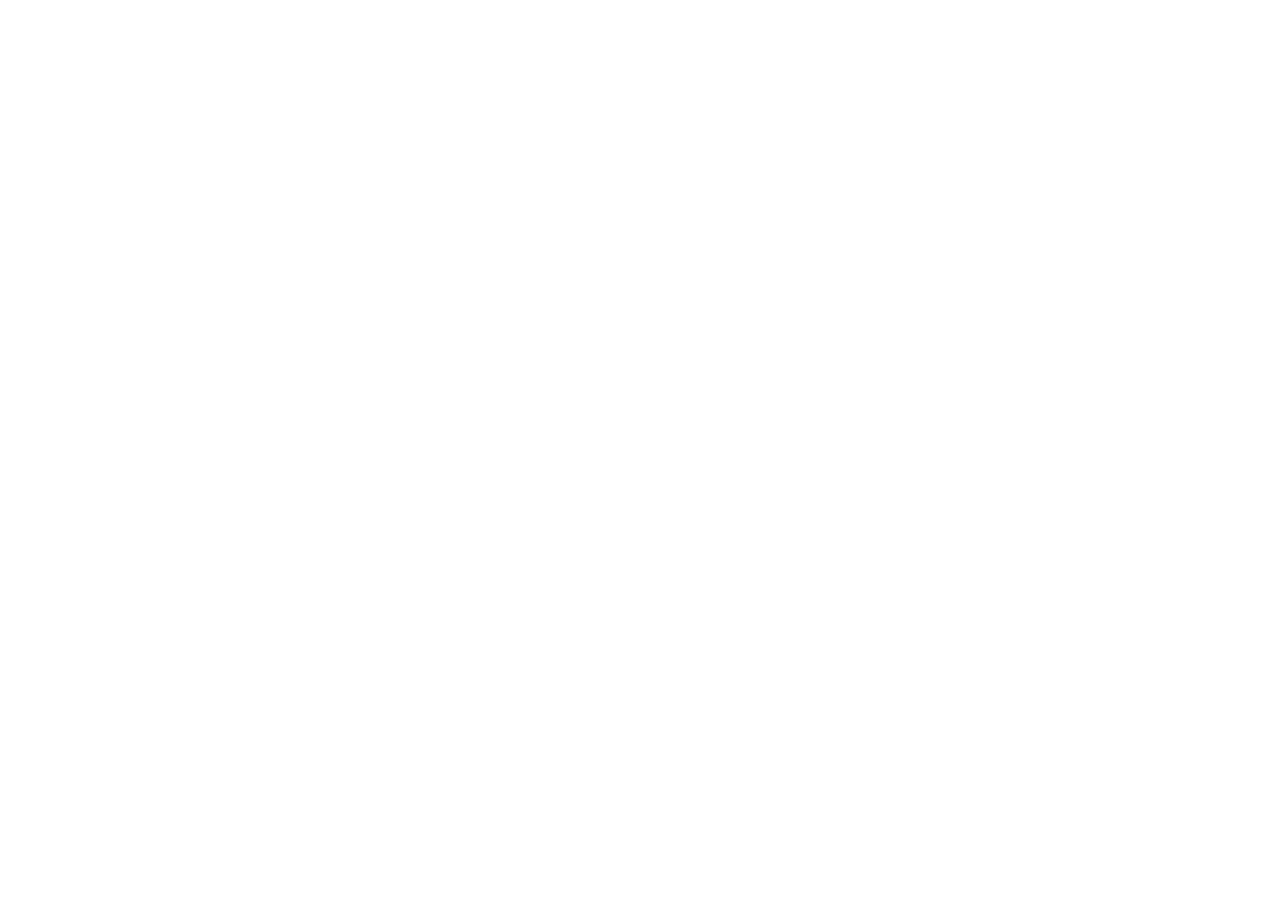
==== pages/about.html @ 97bd15b5 "commit" ====
<!DOCTYPE html>
<html lang="en">
<head>
    <meta charset="UTF-8">
    <meta http-equiv="X-UA-Compatible" content="IE=edge">
    <meta name="viewport" content="width=device-width, initial-scale=1.0">
    <title>About</title>
</head>
<body>
    
</body>
</html>
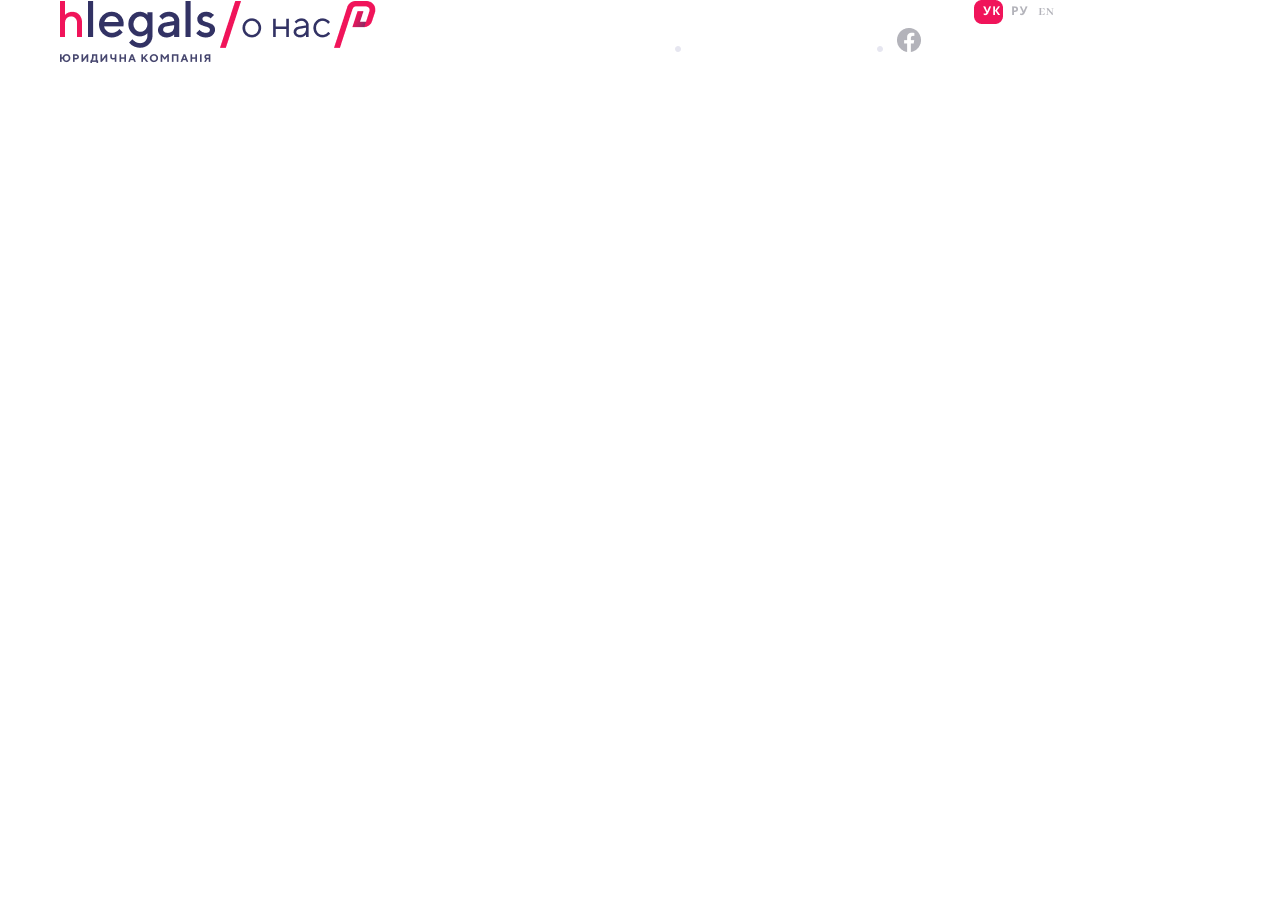
==== commit dada8d6e: "fonts" ====
--- a/pages/about.html
+++ b/pages/about.html
@@ -1,12 +1,94 @@
 <!DOCTYPE html>
 <html lang="en">
+
 <head>
     <meta charset="UTF-8">
     <meta http-equiv="X-UA-Compatible" content="IE=edge">
     <meta name="viewport" content="width=device-width, initial-scale=1.0">
     <title>About</title>
+    <link rel="stylesheet" href="../style/style.css">
+    <link rel="stylesheet" href="../style/media.css">
 </head>
+
 <body>
-    
+
+
+    <section class="about-first_section">
+
+
+
+        <div class="container">
+
+            <header class="about-header">
+                <div class="header-items item">
+
+                    <div class="wrap">
+
+                        <div class="header-logo item">
+                            <img src="../images/about-logo.png" alt="#">
+                        </div>
+
+
+                        <div class="other-items">
+
+                            <div class="header-languages item">
+                                <img src="../images/about-languages.png" alt="#">
+                            </div>
+
+
+                            <div class="header-adress item about-adress">
+                                <p>Одеса, Адміральський пр., 3</p>
+                            </div>
+                            <div class="dot item">
+                                <img src="../images/dot.png" alt="#">
+
+                            </div>
+
+
+                            <div class="header-phone item about-phone">
+                                <p><a href="tel:+380503901591"> +38 (050) 390 15 91</a></p>
+                            </div>
+
+
+                            <div class="dot2 item">
+                                <img src="../images/dot.png" alt="#">
+                            </div>
+
+                            <div class="facebook-logo item">
+
+                                <a
+                                    href="https://www.facebook.com/login/device-based/regular/login/?login_attempt=1&lwv=120&lwc=1348028"><img
+                                        src="../images/about-facebook.png" alt="#"></a>
+                            </div>
+
+                            <div class="menu">
+                                <nav>
+
+                                    <ul class="menu-items">
+                                        <li class="menu-item about-menu_item"><a href="./pages/about.html">о нас</a></li>
+                                        <li class="menu-item"><a href="#">послуги</a></li>
+                                        <li class="menu-item"><a href="#">команда</a></li>
+                                        <li class="menu-item"><a href="#">публікації</a></li>
+                                        <li class="menu-item"><a href="#">контакти</a></li>
+
+                                    </ul>
+
+
+                                </nav>
+                            </div>
+                        </div>
+
+                    </div>
+
+                </div>
+
+            </header>
+
+        </div>
+
+
+    </section>
+
 </body>
+
 </html>--- a/style/style.css
+++ b/style/style.css
@@ -0,0 +1,349 @@
+@import url('./fonts.css');
+* {
+    margin: 0;
+    padding: 0;
+    box-sizing: border-box;
+    font-family: 'Roboto', sans-serif;
+}
+
+ol,
+ul {
+    list-style: none;
+    color: white;
+}
+
+a {
+    text-decoration: none;
+    color: white;
+}
+
+.container{
+    max-width: 1320px;
+    margin-left: 60px;
+   
+}
+
+.block{
+max-width:1440px ;
+}
+
+
+.wrap{
+     display: flex;
+    flex-direction: row; 
+    /* flex-wrap: wrap; */
+  
+  
+}
+
+
+
+
+
+.first-block{
+    padding-top: 56px;
+   padding-bottom: 35px;
+    background: 
+    url(../images/Shade.png) repeat-x center bottom,
+    url(../images/symbol.svg) no-repeat center bottom,
+    url(../images/pattern2.svg) no-repeat center bottom,
+   
+    linear-gradient(42.01deg, #323264 14.33%, #323264 51.39%, #7A425E 87.53%) 
+    ;
+   max-width: 1440px;
+}
+
+.item{
+    display: inline-block;
+}
+
+.header-logo{
+    display: inline-block;
+}
+
+.header-languages{
+    margin-left: 550px;
+   
+}
+
+.header-adress{
+    margin-left: 22px;
+    color: white;
+}
+
+.dot{
+    margin-left: 13px;
+}
+
+.header-phone{
+    margin-left: 32px;
+}
+
+
+.dot2{
+    margin-left: 10px;
+}
+
+.facebook-logo{
+    margin-left: 10px;
+}
+
+
+.menu{
+    margin-left: 700px;
+    margin-top: 19px;
+}
+
+
+.menu-item{
+    display: inline-block; 
+    margin-left: 15px;
+   
+   
+}
+
+.first-block_text{
+margin-top: 240px;
+text-align: center;
+
+}
+
+.first-block_text h1{
+    color: white;
+    font: size 38px;   
+    /* font-weight: ; */
+}
+
+.scroll{
+    margin-top: 290px;
+    text-align: center;
+}
+
+
+
+.second-block{
+    background:  linear-gradient(228.57deg, #323264 11.93%, #323264 57.17%, #643E72 87.46%) ;
+  padding-bottom: 80px;
+    max-width: 1440px;
+    border-bottom-left-radius: 12px;
+    border-bottom-right-radius: 12px;
+position: relative;
+  
+}
+
+.first-section{
+    position: relative;
+
+}
+
+.first-section::before{
+    content:'';
+    position: absolute;
+    bottom: -10px;
+    width: 100%;
+    height: 10px;
+    background: url(../images/Bg.png) no-repeat center;
+    background-size: 98%;
+}
+
+.first-section::after{
+    content:'';
+    position: absolute;
+    bottom: -20px;
+    width: 100%;
+    height: 10px;
+    background: url(../images/bg-light.png) no-repeat center;
+    background-size: 95%;
+}
+
+
+
+
+.lawyers{
+    margin-left: 100px; 
+    margin-top: 80px;
+}
+
+.second-block_wrap{
+    display: flex; 
+    flex-direction: column;
+    align-items: end;
+   
+     /* max-width: 550px;   */
+}
+   
+
+
+   
+
+
+
+.stick{
+    margin-left: 40px;  
+    margin-top: 80px;
+}
+
+
+.law-services{
+    margin-left: 40px;
+    margin-top: 130px;
+}
+
+.second-block_block{
+    display: flex;
+    align-items: flex-start;
+}
+
+.law-services_heading h2{
+    color: white;
+}
+
+.law-services_text{
+    margin-top: 20px;
+}
+
+.law-services_text p{
+color: white;
+}
+
+.services-image_andvector{
+    margin-top: 80px;
+}
+
+.services-image{
+display: inline-block;
+}
+
+
+
+.servives-vector{
+    display: inline-block;
+}
+
+.whatwecando{
+    margin-top: 3px;
+}
+
+
+
+
+
+.squares-wrap{
+    display: flex;
+    flex-direction: row;
+}
+
+.individual-squares_wrap{
+    display: flex;
+    flex-direction: column;
+}
+
+.individual-squares_block{
+    margin-top: 68px;
+}
+
+
+.squares-heading{
+    margin-top: 20px;
+}
+
+.squares-heading h3{
+    color: #24A3FF;
+}
+
+.squares-text{
+    margin-top: 15px;
+    
+}
+
+.squares-text p{
+color: white;
+
+}
+
+.individual-squares_block{
+    margin-left: 40px;
+}
+
+.first-individual{
+    margin-left: 0;
+}
+
+
+.clients-block{
+    margin-top: 50px;
+}
+
+
+
+.clients-wrap{
+    display: flex;
+    flex-wrap: wrap;
+
+
+}
+
+
+
+
+footer{
+    padding: 30px 0 40px 0;
+    background: #E5E5E5;
+}
+.footer-block2{
+    margin-top: 30px;
+}
+
+.footer-wrap1{
+display: flex;
+flex-direction: row;
+}
+
+
+.footer-wrap2{
+display: flex;
+flex-direction: row;
+}
+
+
+.footer-dot1{
+    margin-left: 31px;
+}
+
+.map{
+    margin-left: 10px;
+}
+
+
+.footer-2021{
+    margin-left: 520px;
+}
+
+
+.footer-dot2{
+    margin-left: 10px;
+}
+
+.footer-phone{
+    margin-left: 32px;
+    
+}
+
+.footer-phone a{
+    color: #46466E;
+}
+
+.footer-dot3{
+    margin-left: 10px;
+}
+
+.email{
+    margin-left: 10px;
+   
+}
+
+.email a{
+    color: #24A3FF;
+}
+
+
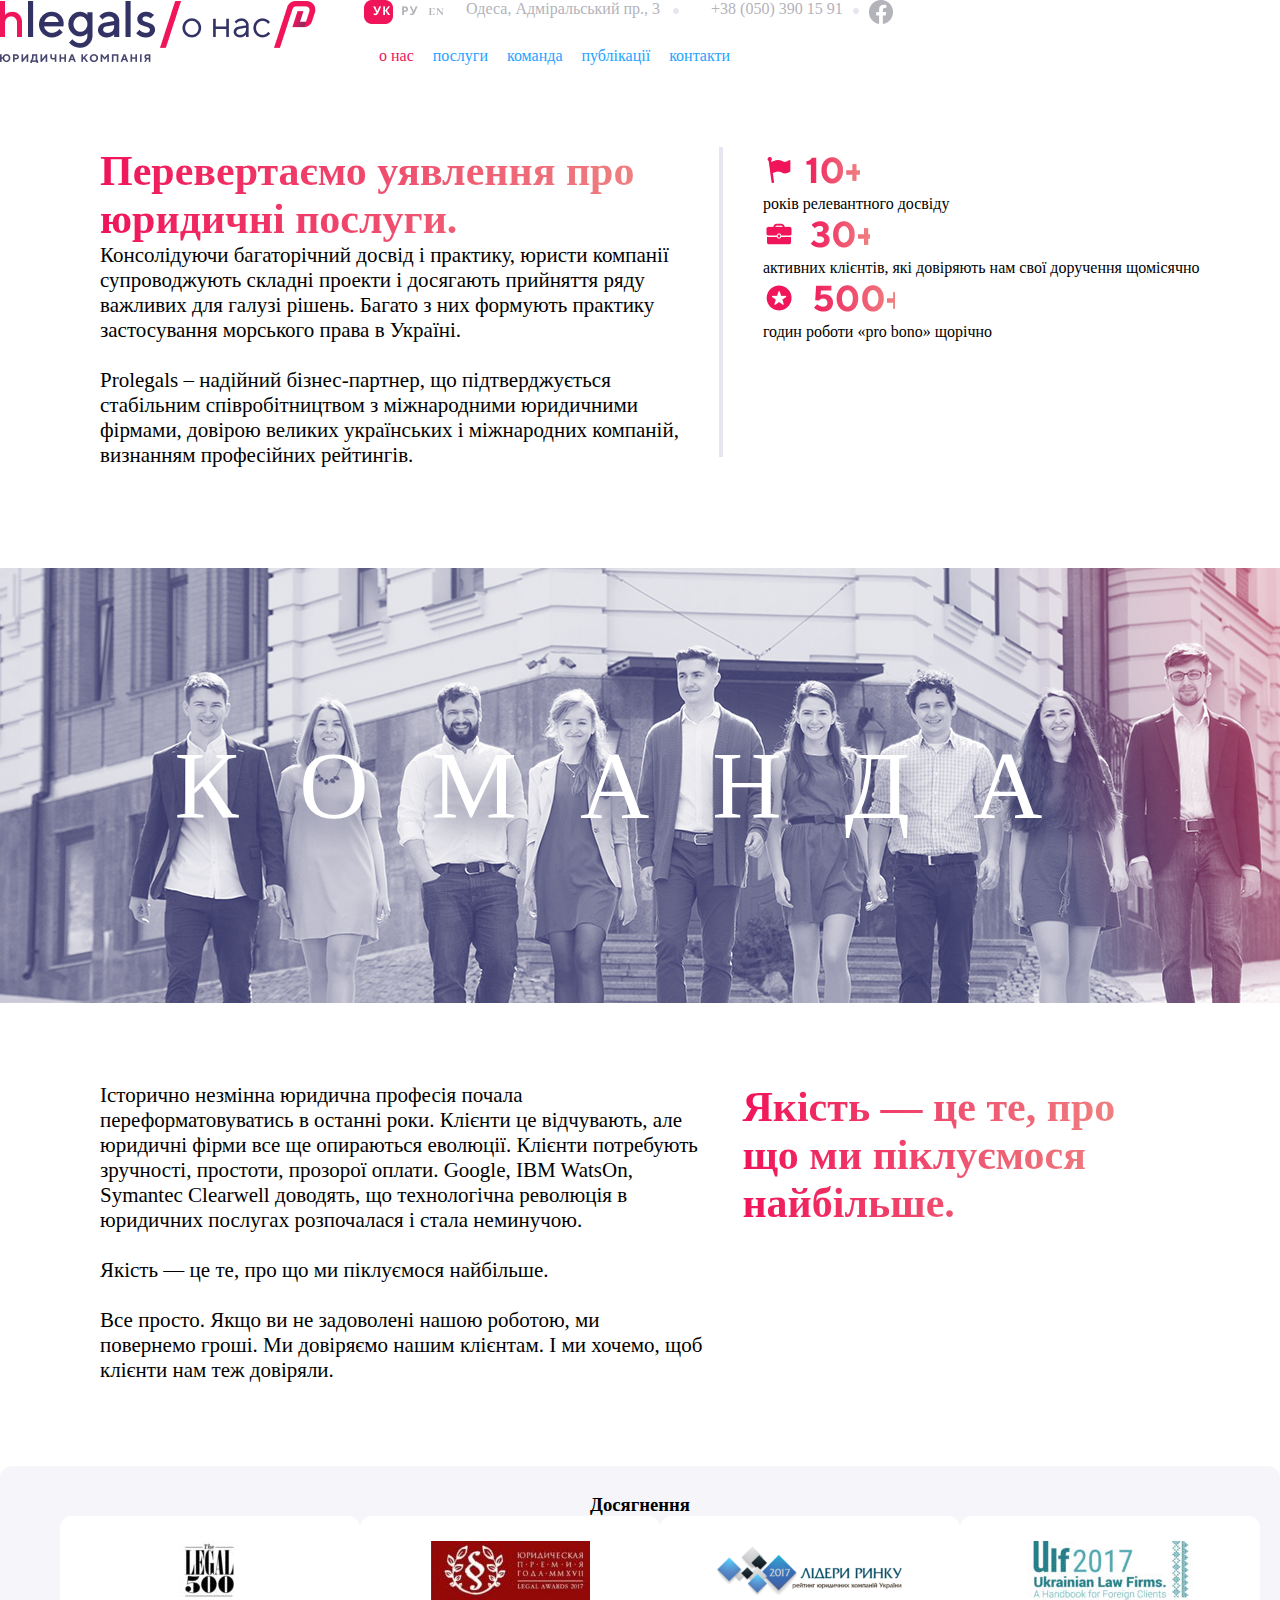
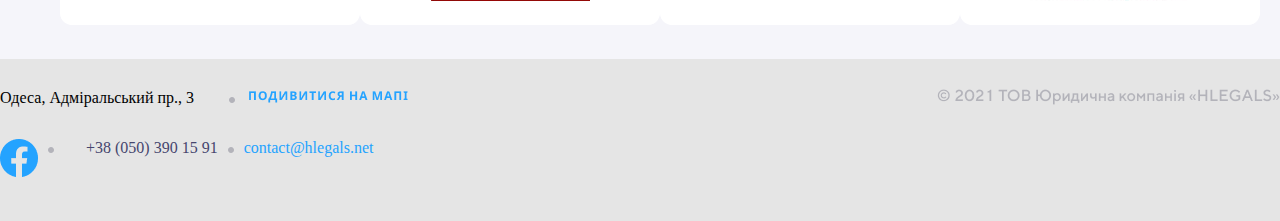
==== commit 51d2b034: "commit" ====
--- a/pages/about.html
+++ b/pages/about.html
@@ -12,10 +12,7 @@
 
 <body>
 
-
-    <section class="about-first_section">
-
-
+    <section>
 
         <div class="container">
 
@@ -28,55 +25,64 @@
                             <img src="../images/about-logo.png" alt="#">
                         </div>
 
-
-                        <div class="other-items">
-
-                            <div class="header-languages item">
-                                <img src="../images/about-languages.png" alt="#">
-                            </div>
-
-
-                            <div class="header-adress item about-adress">
-                                <p>Одеса, Адміральський пр., 3</p>
-                            </div>
-                            <div class="dot item">
-                                <img src="../images/dot.png" alt="#">
-
-                            </div>
-
-
-                            <div class="header-phone item about-phone">
-                                <p><a href="tel:+380503901591"> +38 (050) 390 15 91</a></p>
-                            </div>
-
-
-                            <div class="dot2 item">
-                                <img src="../images/dot.png" alt="#">
-                            </div>
-
-                            <div class="facebook-logo item">
-
-                                <a
-                                    href="https://www.facebook.com/login/device-based/regular/login/?login_attempt=1&lwv=120&lwc=1348028"><img
-                                        src="../images/about-facebook.png" alt="#"></a>
+                        <div class="all-header_items">
+
+                            <div class="other-items">
+
+                                <div class="header-languages item">
+                                    <img src="../images/about-languages.png" alt="#">
+                                </div>
+
+
+                                <div class="header-adress item about-adress">
+                                    <p>Одеса, Адміральський пр., 3</p>
+                                </div>
+                                <div class="dot item">
+                                    <img src="../images/dot.png" alt="#">
+
+                                </div>
+
+
+                                <div class="header-phone item about-phone">
+                                    <p><a href="tel:+380503901591"> +38 (050) 390 15 91</a></p>
+                                </div>
+
+
+                                <div class="dot2 item">
+                                    <img src="../images/dot.png" alt="#">
+                                </div>
+
+                                <div class="facebook-logo item">
+
+                                    <a
+                                        href="https://www.facebook.com/login/device-based/regular/login/?login_attempt=1&lwv=120&lwc=1348028"><img
+                                            src="../images/about-facebook.png" alt="#"></a>
+                                </div>
+
                             </div>
 
                             <div class="menu">
                                 <nav>
 
                                     <ul class="menu-items">
-                                        <li class="menu-item about-menu_item"><a href="./pages/about.html">о нас</a></li>
-                                        <li class="menu-item"><a href="#">послуги</a></li>
-                                        <li class="menu-item"><a href="#">команда</a></li>
-                                        <li class="menu-item"><a href="#">публікації</a></li>
-                                        <li class="menu-item"><a href="#">контакти</a></li>
+                                        <li class="menu-item about-menu_first"><a href="./pages/about.html">о нас</a>
+                                        </li>
+                                        <li class="menu-item about-menu"><a href="#">послуги</a></li>
+                                        <li class="menu-item about-menu"><a href="#">команда</a></li>
+                                        <li class="menu-item about-menu"><a href="#">публікації</a></li>
+                                        <li class="menu-item about-menu"><a href="#">контакти</a></li>
 
                                     </ul>
 
 
                                 </nav>
                             </div>
-                        </div>
+
+
+
+                        </div>
+
+
 
                     </div>
 
@@ -87,7 +93,210 @@
         </div>
 
 
-    </section>
+
+
+    </section>
+
+
+
+
+    <section class="about-second_section">
+        <div class="container">
+
+            <div class="second-block_block">
+
+
+                <div class="lawyers ">
+                    <div class="second-block_wrap about-2_wrap wrap">
+
+                        <div class="about-lawyers_heading">
+                            <h3>Перевертаємо уявлення про <br> юридичні послуги.</h3>
+                        </div>
+
+                        <div class="about-lawyers_text">
+                            <p> Консолідуючи багаторічний досвід і практику, юристи компанії <br> супроводжують складні
+                                проекти і досягають прийняття ряду <br> важливих для галузі рішень. Багато з них
+                                формують
+                                практику <br> застосування морського права в Україні. <br>
+                                <br>
+                                Prolegals – надійний бізнес-партнер, що підтверджується <br> стабільним співробітництвом
+                                з
+                                міжнародними юридичними <br> фірмами, довірою великих українських і міжнародних
+                                компаній, <br>
+                                визнанням професійних рейтингів.
+                            </p>
+                        </div>
+
+
+                    </div>
+
+                </div>
+
+
+                <div class="stick ">
+                    <img src="../images/Separator.svg" alt="#">
+                </div>
+
+
+
+                <div class="law-services about-law_services">
+
+
+                    <div class="law-text_content">
+
+                        <div class="about-pic">
+                            <img src="../images/about-heading1.png" alt="">
+                        </div>
+
+                        <div class="about-text">
+                            <p>років релевантного досвіду</p>
+                        </div>
+
+                        <div class="about-pic">
+                            <img src="../images/about-heading2.png" alt="">
+                        </div>
+
+                        <div class="about-text">
+                            <p>активних клієнтів, які довіряють нам свої доручення щомісячно</p>
+                        </div>
+
+                        <div class="about-pic">
+                            <img src="../images/about-heading3.png" alt="">
+                        </div>
+
+                        <div class="about-text">
+                            <p>годин роботи «pro bono» щорічно</p>
+                        </div>
+
+                    </div>
+
+                </div>
+
+            </div>
+        </div>
+    </section>
+
+
+    <section class="pic-section">
+        <div class="container">
+            <div class="about-team-text">
+                <p>команда</p>
+            </div>
+        </div>
+    </section>
+
+
+
+
+    <section class="about-third_section">
+        <div class="container">
+
+            <div class="about-3_wrap wrap">
+                <div class="about-3_text">
+                    <p>Історично незмінна юридична професія почала <br> переформатовуватись в останні роки. Клієнти це
+                        відчувають, але <br> юридичні фірми все ще опираються еволюції. Клієнти потребують <br>
+                        зручності, простоти, прозорої оплати. Google, IBM WatsОn, <br> Symantec Clearwell доводять, що
+                        технологічна революція в <br> юридичних послугах розпочалася і стала неминучою. <br>
+                        <br> Якість — це те, про що ми піклуємося найбільше. <br>
+
+                        <br> Все просто. Якщо ви не задоволені нашою роботою, ми <br> повернемо гроші. Ми довіряємо
+                        нашим клієнтам. І ми хочемо, щоб <br> клієнти нам теж довіряли.
+                    </p>
+                </div>
+
+                <div class="about-3_heading">
+                    <h3>Якість — це те, про <br> що ми піклуємося <br> найбільше.</h3>
+                </div>
+            </div>
+
+        </div>
+
+
+    </section>
+
+
+
+
+    <section class="about-achivements_section">
+        <div class="container">
+            <div class="achievements-heading">
+                <h3>Досягнення</h3>
+            </div>
+            <div class="achievements-wrap wrap">
+                <div class="about-picture">
+                    <img src="../images/ItemLegal500.png" alt="">
+                </div>
+
+                <div class="about-picture">
+                    <img src="../images/ItemredS.png" alt="">
+                </div>
+
+                <div class="about-picture">
+                    <img src="../images/ItemLiders.png" alt="">
+                </div>
+
+                <div class="about-picture">
+                    <img src="../images/Itemulf2017.png" alt="">
+                </div>
+
+            </div>
+        </div>
+    </section>
+
+
+
+
+
+
+    <footer>
+        <div class="container">
+            <div class="footer-block1 block">
+                <div class="footer-wrap1">
+
+                    <div class="footer-first_line">
+                        <div class="adress">
+                            <p>Одеса, Адміральський пр., 3</p>
+                        </div>
+                        <div class="footer-dot1">
+                            <img src="../images/Dotseparator.png" alt="#">
+                        </div>
+                        <div class="map">
+                            <a href="#"><img src="../images/map.png" alt="#"></a>
+                        </div>
+                    </div>
+
+
+                    <div class="footer-2021">
+                        <img src="../images/I2021.png" alt="#">
+                    </div>
+
+                </div>
+
+            </div>
+            <div class="footer-block2 block">
+                <div class="footer-wrap2">
+                    <div class="footer-facebook">
+                        <a href="#"><img src="../images/Vectorfacebook2.png" alt="#"></a>
+                    </div>
+                    <div class="footer-dot2">
+                        <img src="../images/Dotseparator.png" alt="#">
+                    </div>
+                    <div class="footer-phone">
+                        <p><a href="#"> +38 (050) 390 15 91</a></p>
+                    </div>
+                    <div class="footer-dot3">
+                        <img src="../images/Dotseparator.png" alt="#">
+                    </div>
+                    <div class="email">
+                        <p><a href="email">contact@hlegals.net</a></p>
+                    </div>
+                </div>
+
+            </div>
+
+        </div>
+    </footer>
+
 
 </body>
 
--- a/style/style.css
+++ b/style/style.css
@@ -3,7 +3,6 @@
     margin: 0;
     padding: 0;
     box-sizing: border-box;
-    font-family: 'Roboto', sans-serif;
 }
 
 ol,
@@ -19,7 +18,7 @@
 
 .container{
     max-width: 1320px;
-    margin-left: 60px;
+    margin: 0 auto;
    
 }
 
@@ -27,17 +26,17 @@
 max-width:1440px ;
 }
 
-
 .wrap{
+    display: flex;
+}
+
+
+.fisrt-wrap{
      display: flex;
     flex-direction: row; 
-    /* flex-wrap: wrap; */
-  
-  
-}
-
-
-
+   
+   justify-content: space-between;
+}
 
 
 .first-block{
@@ -54,16 +53,22 @@
 }
 
 .item{
-    display: inline-block;
+    /* display: inline-block; */
 }
 
 .header-logo{
-    display: inline-block;
+    /* display: inline-block; */
 }
 
 .header-languages{
-    margin-left: 550px;
-   
+    /* margin-left: 550px; */
+   
+}
+
+.other-items{
+    display: flex;
+   
+   justify-content: space-between;
 }
 
 .header-adress{
@@ -90,7 +95,7 @@
 
 
 .menu{
-    margin-left: 700px;
+   
     margin-top: 19px;
 }
 
@@ -274,8 +279,12 @@
     margin-top: 50px;
 }
 
-
-
+.clients-item{
+    width: 25%;
+}
+.clients-item img{
+    width: 100%;
+}
 .clients-wrap{
     display: flex;
     flex-wrap: wrap;
@@ -296,32 +305,40 @@
 
 .footer-wrap1{
 display: flex;
-flex-direction: row;
+justify-content: space-between;
+
 }
 
 
 .footer-wrap2{
 display: flex;
 flex-direction: row;
+
 }
 
 
 .footer-dot1{
-    margin-left: 31px;
+    margin-left: 31px; 
+    display: inline-block;
 }
 
 .map{
     margin-left: 10px;
-}
-
+    display: inline-block;
+}
+
+.adress{
+    display: inline-block;
+}
 
 .footer-2021{
-    margin-left: 520px;
+    /* margin-left: 520px; */
 }
 
 
 .footer-dot2{
     margin-left: 10px;
+   
 }
 
 .footer-phone{
@@ -347,3 +364,141 @@
 }
 
 
+.item-wrap{
+    display: flex;
+    background: #F5F5FA;
+    border-radius: 25px;
+}
+
+.carousel{
+    margin-top: 61px;
+}
+
+
+
+.carousel-comand p{
+    display: inline-block;
+}
+.carousel-comand img{
+    display: inline-block;
+}
+
+
+.carousel-text{
+    margin-left: 40px;
+}
+
+
+
+
+
+--------------------------------------------------
+
+
+
+
+
+.about-header{
+    padding: 51px 0 0 0;
+
+}
+
+.about-adress p{
+    color: #B3B3BA;
+}
+
+.about-phone a{
+    color: #B3B3BA;
+}
+
+.about-menu_first a{
+    color:#F0145A ;
+}
+
+.about-menu a{
+    color:#24A3FF;
+}
+
+.about-lawyers_heading h3{
+    background: linear-gradient(90.13deg, #F0145A 0.84%, #EF8080 99.96%);
+-webkit-background-clip: text;
+-webkit-text-fill-color: transparent;
+background-clip: text;
+font-size: 42px;
+}
+
+.about-lawyers_text p{
+    font-size: 21px;
+}
+
+.about-2_wrap{
+    align-items: start;
+}
+
+.about-law_services{
+    margin-top: 82px;
+}
+.about-lawyers_heading{
+    margin-left: 0;
+}
+
+
+
+.pic-section{
+background: url(../images/about-big.png);
+padding: 162px 0 162px 0;
+margin-top: 100px;
+}
+ 
+.about-team-text{
+text-align: center;
+
+}
+
+
+
+.about-team-text p{
+    font-size: 
+    96px;
+    color: white;
+    letter-spacing: 63px;
+text-transform: uppercase;
+text-shadow: 0px 15px 30px rgba(40, 40, 86, 0.8);
+}
+
+.about-third_section{
+    padding: 80px 0 83px 0;
+}
+
+
+.about-3_text{ 
+    margin-left: 100px;
+}
+.about-3_text p{
+    font-size: 21px;
+    color: black;
+}
+
+.about-3_heading{
+margin-left: 40px;
+}
+
+.about-3_heading h3{
+    background: linear-gradient(90.13deg, #F0145A 0.84%, #EF8080 99.96%);
+-webkit-background-clip: text;
+-webkit-text-fill-color: transparent;
+background-clip: text;
+font-size: 42px;
+}
+
+.about-achivements_section{
+    background: #F5F5FA;
+border-radius: 12px 12px 0px 0px;
+padding: 28px 60px 30px 60px;
+}
+.achievements-heading{
+    text-align: center;
+}
+.achievements-wrap{
+justify-content: space-around;
+}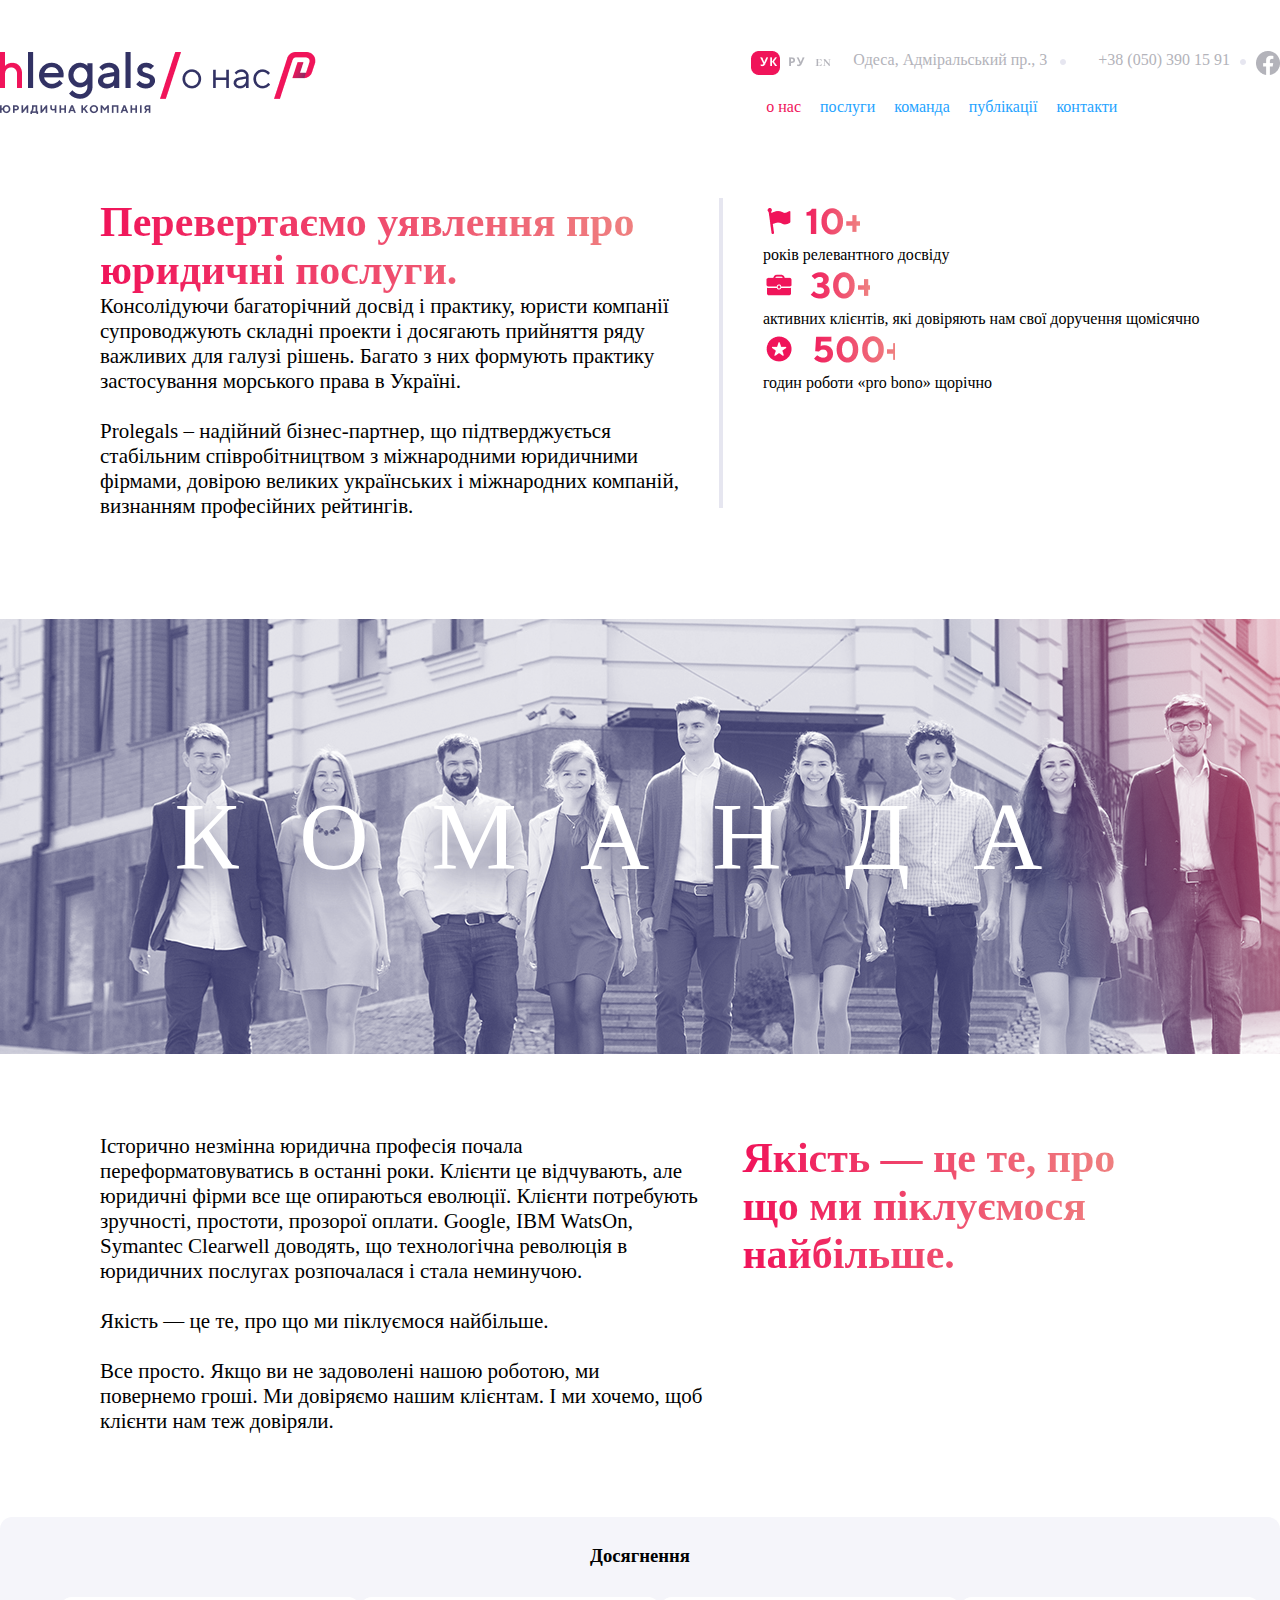
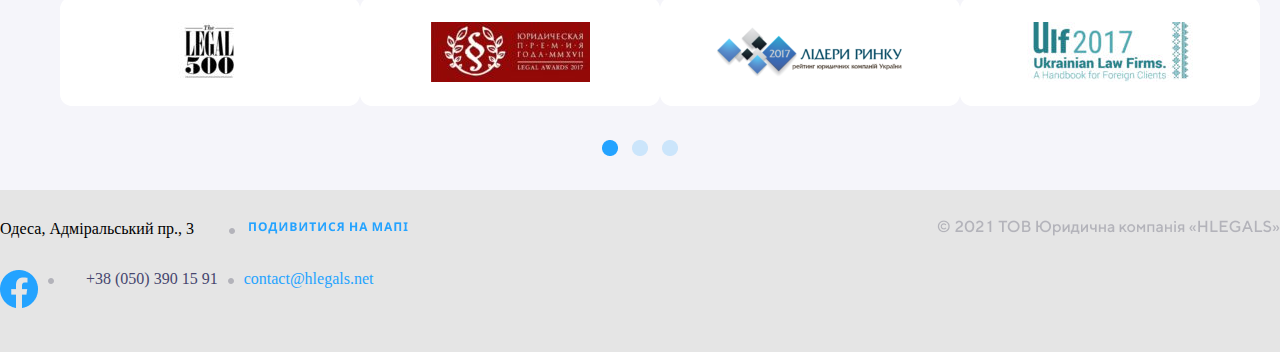
==== commit cdbbbfc4: "commit" ====
--- a/pages/about.html
+++ b/pages/about.html
@@ -19,10 +19,10 @@
             <header class="about-header">
                 <div class="header-items item">
 
-                    <div class="wrap">
+                    <div class="first-wrap wrap">
 
                         <div class="header-logo item">
-                            <img src="../images/about-logo.png" alt="#">
+                           <a href="../index.html"><img src="../images/about-logo.png" alt="#"></a> 
                         </div>
 
                         <div class="all-header_items">
@@ -65,10 +65,10 @@
                                 <nav>
 
                                     <ul class="menu-items">
-                                        <li class="menu-item about-menu_first"><a href="./pages/about.html">о нас</a>
+                                        <li class="menu-item about-menu_first"><a href="#">о нас</a>
                                         </li>
-                                        <li class="menu-item about-menu"><a href="#">послуги</a></li>
-                                        <li class="menu-item about-menu"><a href="#">команда</a></li>
+                                        <li class="menu-item about-menu"><a href="./services.html">послуги</a></li>
+                                        <li class="menu-item about-menu"><a href="./team.html">команда</a></li>
                                         <li class="menu-item about-menu"><a href="#">публікації</a></li>
                                         <li class="menu-item about-menu"><a href="#">контакти</a></li>
 
@@ -224,21 +224,25 @@
             </div>
             <div class="achievements-wrap wrap">
                 <div class="about-picture">
-                    <img src="../images/ItemLegal500.png" alt="">
+                    <img src="../images/ItemLegal500.png" alt="#">
                 </div>
 
                 <div class="about-picture">
-                    <img src="../images/ItemredS.png" alt="">
+                    <img src="../images/ItemredS.png" alt="#">
                 </div>
 
                 <div class="about-picture">
-                    <img src="../images/ItemLiders.png" alt="">
+                    <img src="../images/ItemLiders.png" alt="#">
                 </div>
 
                 <div class="about-picture">
-                    <img src="../images/Itemulf2017.png" alt="">
-                </div>
-
+                    <img src="../images/Itemulf2017.png" alt="#">
+                </div>
+
+            </div>
+
+            <div class="pagination">
+                <img src="../images/Pagination.png" alt="#">
             </div>
         </div>
     </section>
--- a/style/style.css
+++ b/style/style.css
@@ -1,4 +1,5 @@
 @import url('./fonts.css');
+
 * {
     margin: 0;
     padding: 0;
@@ -16,133 +17,121 @@
     color: white;
 }
 
-.container{
+.container {
     max-width: 1320px;
     margin: 0 auto;
-   
-}
-
-.block{
-max-width:1440px ;
-}
-
-.wrap{
-    display: flex;
-}
-
-
-.fisrt-wrap{
-     display: flex;
-    flex-direction: row; 
-   
-   justify-content: space-between;
-}
-
-
-.first-block{
+
+}
+
+.block {
+    max-width: 1440px;
+}
+
+.wrap {
+    display: flex;
+}
+
+
+.first-wrap {
+    display: flex;
+    flex-direction: row;
+
+    justify-content: space-between;
+}
+
+
+.first-block {
     padding-top: 56px;
-   padding-bottom: 35px;
-    background: 
-    url(../images/Shade.png) repeat-x center bottom,
-    url(../images/symbol.svg) no-repeat center bottom,
-    url(../images/pattern2.svg) no-repeat center bottom,
-   
-    linear-gradient(42.01deg, #323264 14.33%, #323264 51.39%, #7A425E 87.53%) 
-    ;
-   max-width: 1440px;
-}
-
-.item{
-    /* display: inline-block; */
-}
-
-.header-logo{
-    /* display: inline-block; */
-}
-
-.header-languages{
-    /* margin-left: 550px; */
-   
-}
-
-.other-items{
-    display: flex;
-   
-   justify-content: space-between;
-}
-
-.header-adress{
+    padding-bottom: 35px;
+    background:
+        url(../images/Shade.png) repeat-x center bottom,
+        url(../images/symbol.svg) no-repeat center bottom,
+        url(../images/pattern2.svg) no-repeat center bottom,
+
+        linear-gradient(42.01deg, #323264 14.33%, #323264 51.39%, #7A425E 87.53%);
+    max-width: 1440px;
+}
+
+
+
+.other-items {
+    display: flex;
+
+    justify-content: space-between;
+}
+
+.header-adress {
     margin-left: 22px;
     color: white;
 }
 
-.dot{
+.dot {
     margin-left: 13px;
 }
 
-.header-phone{
+.header-phone {
     margin-left: 32px;
 }
 
 
-.dot2{
+.dot2 {
     margin-left: 10px;
 }
 
-.facebook-logo{
+.facebook-logo {
     margin-left: 10px;
 }
 
 
-.menu{
-   
+.menu {
+
     margin-top: 19px;
 }
 
 
-.menu-item{
-    display: inline-block; 
+.menu-item {
+    display: inline-block;
     margin-left: 15px;
-   
-   
-}
-
-.first-block_text{
-margin-top: 240px;
-text-align: center;
-
-}
-
-.first-block_text h1{
-    color: white;
-    font: size 38px;   
+
+
+}
+
+.first-block_text {
+    margin-top: 240px;
+    text-align: center;
+
+}
+
+.first-block_text h1 {
+    color: white;
+    font: size 38px;
     /* font-weight: ; */
 }
 
-.scroll{
+.scroll {
     margin-top: 290px;
     text-align: center;
 }
 
 
 
-.second-block{
-    background:  linear-gradient(228.57deg, #323264 11.93%, #323264 57.17%, #643E72 87.46%) ;
-  padding-bottom: 80px;
+.second-block {
+    background: linear-gradient(228.57deg, #323264 11.93%, #323264 57.17%, #643E72 87.46%);
+    padding-bottom: 80px;
     max-width: 1440px;
     border-bottom-left-radius: 12px;
     border-bottom-right-radius: 12px;
-position: relative;
-  
-}
-
-.first-section{
     position: relative;
 
 }
 
-.first-section::before{
-    content:'';
+.first-section {
+    position: relative;
+
+}
+
+.first-section::before {
+    content: '';
     position: absolute;
     bottom: -10px;
     width: 100%;
@@ -151,8 +140,8 @@
     background-size: 98%;
 }
 
-.first-section::after{
-    content:'';
+.first-section::after {
+    content: '';
     position: absolute;
     bottom: -20px;
     width: 100%;
@@ -164,68 +153,68 @@
 
 
 
-.lawyers{
-    margin-left: 100px; 
+.lawyers {
+    margin-left: 100px;
     margin-top: 80px;
 }
 
-.second-block_wrap{
-    display: flex; 
+.second-block_wrap {
+    display: flex;
     flex-direction: column;
     align-items: end;
-   
-     /* max-width: 550px;   */
-}
-   
-
-
-   
-
-
-
-.stick{
-    margin-left: 40px;  
+
+    /* max-width: 550px;   */
+}
+
+
+
+
+
+
+
+.stick {
+    margin-left: 40px;
     margin-top: 80px;
 }
 
 
-.law-services{
+.law-services {
     margin-left: 40px;
     margin-top: 130px;
 }
 
-.second-block_block{
+.second-block_block {
     display: flex;
     align-items: flex-start;
 }
 
-.law-services_heading h2{
-    color: white;
-}
-
-.law-services_text{
+.law-services_heading h2 {
+    color: white;
+}
+
+.law-services_text {
     margin-top: 20px;
 }
 
-.law-services_text p{
-color: white;
-}
-
-.services-image_andvector{
+.law-services_text p {
+    color: white;
+}
+
+.services-image_andvector {
     margin-top: 80px;
 }
 
-.services-image{
-display: inline-block;
-}
-
-
-
-.servives-vector{
-    display: inline-block;
-}
-
-.whatwecando{
+.services-image {
+    display: inline-block;
+}
+
+
+
+.servives-vector {
+    display: inline-block;
+}
+
+.whatwecando {
     margin-top: 3px;
 }
 
@@ -233,59 +222,61 @@
 
 
 
-.squares-wrap{
-    display: flex;
-    flex-direction: row;
-}
-
-.individual-squares_wrap{
+.squares-wrap {
+    display: flex;
+    justify-content: space-around;
+}
+
+.individual-squares_wrap {
     display: flex;
     flex-direction: column;
 }
 
-.individual-squares_block{
+.individual-squares_block {
     margin-top: 68px;
 }
 
 
-.squares-heading{
+.squares-heading {
     margin-top: 20px;
 }
 
-.squares-heading h3{
+.squares-heading h3 {
     color: #24A3FF;
 }
 
-.squares-text{
+.squares-text {
     margin-top: 15px;
-    
-}
-
-.squares-text p{
-color: white;
-
-}
-
-.individual-squares_block{
+
+}
+
+.squares-text p {
+    color: white;
+
+}
+
+.individual-squares_block {
     margin-left: 40px;
 }
 
-.first-individual{
+.first-individual {
     margin-left: 0;
 }
 
 
-.clients-block{
+.clients-block {
     margin-top: 50px;
 }
 
-.clients-item{
+.clients-item {
     width: 25%;
 }
-.clients-item img{
+
+.clients-item img {
     width: 100%;
 }
-.clients-wrap{
+
+.clients-wrap {
     display: flex;
     flex-wrap: wrap;
 
@@ -295,210 +286,405 @@
 
 
 
-footer{
+footer {
     padding: 30px 0 40px 0;
     background: #E5E5E5;
 }
-.footer-block2{
+
+.footer-block2 {
     margin-top: 30px;
 }
 
-.footer-wrap1{
-display: flex;
-justify-content: space-between;
-
-}
-
-
-.footer-wrap2{
-display: flex;
-flex-direction: row;
-
-}
-
-
-.footer-dot1{
-    margin-left: 31px; 
-    display: inline-block;
-}
-
-.map{
+.footer-wrap1 {
+    display: flex;
+    justify-content: space-between;
+
+}
+
+
+.footer-wrap2 {
+    display: flex;
+    flex-direction: row;
+
+}
+
+
+.footer-dot1 {
+    margin-left: 31px;
+    display: inline-block;
+}
+
+.map {
     margin-left: 10px;
     display: inline-block;
 }
 
-.adress{
-    display: inline-block;
-}
-
-.footer-2021{
-    /* margin-left: 520px; */
-}
-
-
-.footer-dot2{
+.adress {
+    display: inline-block;
+}
+
+
+
+
+.footer-dot2 {
     margin-left: 10px;
-   
-}
-
-.footer-phone{
+
+}
+
+.footer-phone {
     margin-left: 32px;
-    
-}
-
-.footer-phone a{
+
+}
+
+.footer-phone a {
     color: #46466E;
 }
 
-.footer-dot3{
+.footer-dot3 {
     margin-left: 10px;
 }
 
-.email{
+.email {
     margin-left: 10px;
-   
-}
-
-.email a{
+
+}
+
+.email a {
     color: #24A3FF;
 }
 
 
-.item-wrap{
+.item-wrap {
     display: flex;
     background: #F5F5FA;
     border-radius: 25px;
 }
 
-.carousel{
+.carousel {
     margin-top: 61px;
 }
 
 
 
-.carousel-comand p{
-    display: inline-block;
-}
-.carousel-comand img{
-    display: inline-block;
-}
-
-
-.carousel-text{
+.carousel-comand p {
+    display: inline-block;
+}
+
+.carousel-comand img {
+    display: inline-block;
+}
+
+
+.carousel-text {
     margin-left: 40px;
 }
 
-
-
-
-
---------------------------------------------------
-
-
-
-
-
-.about-header{
+.s p {
+    color: white;
+}
+
+
+
+
+/* -------------------------------------------------- */
+
+
+
+
+
+.about-header {
     padding: 51px 0 0 0;
 
 }
 
-.about-adress p{
+.about-adress p {
     color: #B3B3BA;
 }
 
-.about-phone a{
+.about-phone a {
     color: #B3B3BA;
 }
 
-.about-menu_first a{
-    color:#F0145A ;
-}
-
-.about-menu a{
-    color:#24A3FF;
-}
-
-.about-lawyers_heading h3{
+.about-menu_first a {
+    color: #F0145A;
+}
+
+.about-menu a {
+    color: #24A3FF;
+}
+
+.about-lawyers_heading h3 {
     background: linear-gradient(90.13deg, #F0145A 0.84%, #EF8080 99.96%);
--webkit-background-clip: text;
--webkit-text-fill-color: transparent;
-background-clip: text;
-font-size: 42px;
-}
-
-.about-lawyers_text p{
+    -webkit-background-clip: text;
+    -webkit-text-fill-color: transparent;
+    background-clip: text;
+    font-size: 42px;
+}
+
+.about-lawyers_text p {
     font-size: 21px;
 }
 
-.about-2_wrap{
+.about-2_wrap {
     align-items: start;
 }
 
-.about-law_services{
+.about-law_services {
     margin-top: 82px;
 }
-.about-lawyers_heading{
+
+.about-lawyers_heading {
     margin-left: 0;
 }
 
 
 
-.pic-section{
-background: url(../images/about-big.png);
-padding: 162px 0 162px 0;
-margin-top: 100px;
-}
- 
-.about-team-text{
-text-align: center;
-
-}
-
-
-
-.about-team-text p{
-    font-size: 
-    96px;
+.pic-section {
+    background: url(../images/about-big.png);
+    padding: 162px 0 162px 0;
+    margin-top: 100px;
+}
+
+.about-team-text {
+    text-align: center;
+
+}
+
+
+
+.about-team-text p {
+    font-size:
+        96px;
     color: white;
     letter-spacing: 63px;
-text-transform: uppercase;
-text-shadow: 0px 15px 30px rgba(40, 40, 86, 0.8);
-}
-
-.about-third_section{
+    text-transform: uppercase;
+    text-shadow: 0px 15px 30px rgba(40, 40, 86, 0.8);
+}
+
+.about-third_section {
     padding: 80px 0 83px 0;
 }
 
 
-.about-3_text{ 
+.about-3_text {
     margin-left: 100px;
 }
-.about-3_text p{
+
+.about-3_text p {
     font-size: 21px;
     color: black;
 }
 
-.about-3_heading{
-margin-left: 40px;
-}
-
-.about-3_heading h3{
+.about-3_heading {
+    margin-left: 40px;
+}
+
+.about-3_heading h3 {
     background: linear-gradient(90.13deg, #F0145A 0.84%, #EF8080 99.96%);
--webkit-background-clip: text;
--webkit-text-fill-color: transparent;
-background-clip: text;
-font-size: 42px;
-}
-
-.about-achivements_section{
+    -webkit-background-clip: text;
+    -webkit-text-fill-color: transparent;
+    background-clip: text;
+    font-size: 42px;
+}
+
+.about-achivements_section {
     background: #F5F5FA;
-border-radius: 12px 12px 0px 0px;
-padding: 28px 60px 30px 60px;
-}
-.achievements-heading{
+    border-radius: 12px 12px 0px 0px;
+    padding: 28px 60px 30px 60px;
+}
+
+.achievements-heading {
     text-align: center;
-}
-.achievements-wrap{
-justify-content: space-around;
-}+    margin-bottom: 30px;
+}
+
+.achievements-wrap {
+    justify-content: space-around;
+    margin-bottom: 30px;
+}
+
+.pagination {
+    text-align: center;
+}
+
+/* ----------------------------------------- */
+
+.services-first_section {
+    background: linear-gradient(228.57deg, #323264 11.93%, #323264 57.17%, #643E72 87.46%);
+
+}
+
+.services-first_heading {
+    margin-top: 77px;
+}
+
+.services-first_heading h3 {
+    background: linear-gradient(90.13deg, #F0145A 0.84%, #EF8080 99.96%);
+    -webkit-background-clip: text;
+    -webkit-text-fill-color: transparent;
+    background-clip: text;
+
+
+
+    font-size: 42px;
+
+}
+
+
+.bottom-squares_block {
+    padding-bottom: 48px;
+}
+
+.services-header {
+    padding-top: 50px;
+}
+
+
+
+
+
+/* ----------------------------------------- */
+
+
+.team-heading {
+    margin-top: 82px;
+    margin-left: 215px;
+}
+
+.team-heading h3 {
+    background: linear-gradient(90.13deg, #F0145A 0.84%, #EF8080 99.96%);
+    -webkit-background-clip: text;
+    -webkit-text-fill-color: transparent;
+    background-clip: text;
+
+
+    font-size: 42px;
+}
+
+.team-photo_block {
+    width: 413px;
+    margin-bottom: 40px;
+}
+
+.team-text {
+    margin-top: 20px;
+}
+
+.team-photos_wrap {
+    flex-wrap: wrap;
+    justify-content: space-between;
+}
+
+.team-text-wrap {
+    justify-content: space-between;
+}
+
+.team-photos_section {
+    padding: 30px 0 60px 0;
+}
+
+.first-p {
+    color: #323264;
+    font-weight: 400;
+    font-size: 18px;
+    font-weight: 400;
+}
+
+.second-p {
+    font-size: 16px;
+    color: #B3B3BA;
+}
+
+.link{
+    display: inline-block;
+}
+.team-member_heading{
+margin-top: 20px;
+margin-bottom: 10px;
+}
+.team-member_heading h3{
+    background: linear-gradient(90.13deg, #F0145A 0.84%, #EF8080 99.96%);
+    -webkit-background-clip: text;
+    -webkit-text-fill-color: transparent;
+    background-clip: text;
+    font-size: 42px;
+}
+
+.tm-position{
+
+}
+
+.tm-position p{
+    color: #B3B3BA;
+}
+
+.tm-email a{
+    color: #24A3FF;
+    font-weight: 400;
+font-size: 16px;
+}
+
+.tm-email{
+
+}
+
+.tm-dot {
+
+}
+
+.tm-linkedin{
+
+}
+.tm-linkedin a{
+    color: #24A3FF;
+    font-weight: 400;
+font-size: 16px;
+}
+
+.tm-stick{
+    margin: 20px 0 40px 0;
+}
+
+.tm-first_heading{
+margin: 40px 0 10px 0;
+}
+
+.tm-first_heading h3{
+    text-transform: uppercase;
+    font-size: 14px;
+}
+
+
+.tm-second_paragraph p{
+    font-weight: 400;
+    font-size: 18px;
+}
+
+.tn-second_heading{
+margin: 40px 0 10px 0;
+}
+
+.tn-second_heading h3{
+    text-transform: uppercase;
+    font-size: 14px;
+}
+
+
+.tm-third_paragraph p{
+    font-weight: 400;
+    font-size: 18px;
+}
+
+.team-member_text{
+    margin-left: 41px;
+}
+
+.tm-first_paragraph{
+    font-weight: 400;
+    font-size: 18px;
+}
+
+.team-member_section{
+    padding-bottom: 80px;
+    padding-top: 82px;
+}
